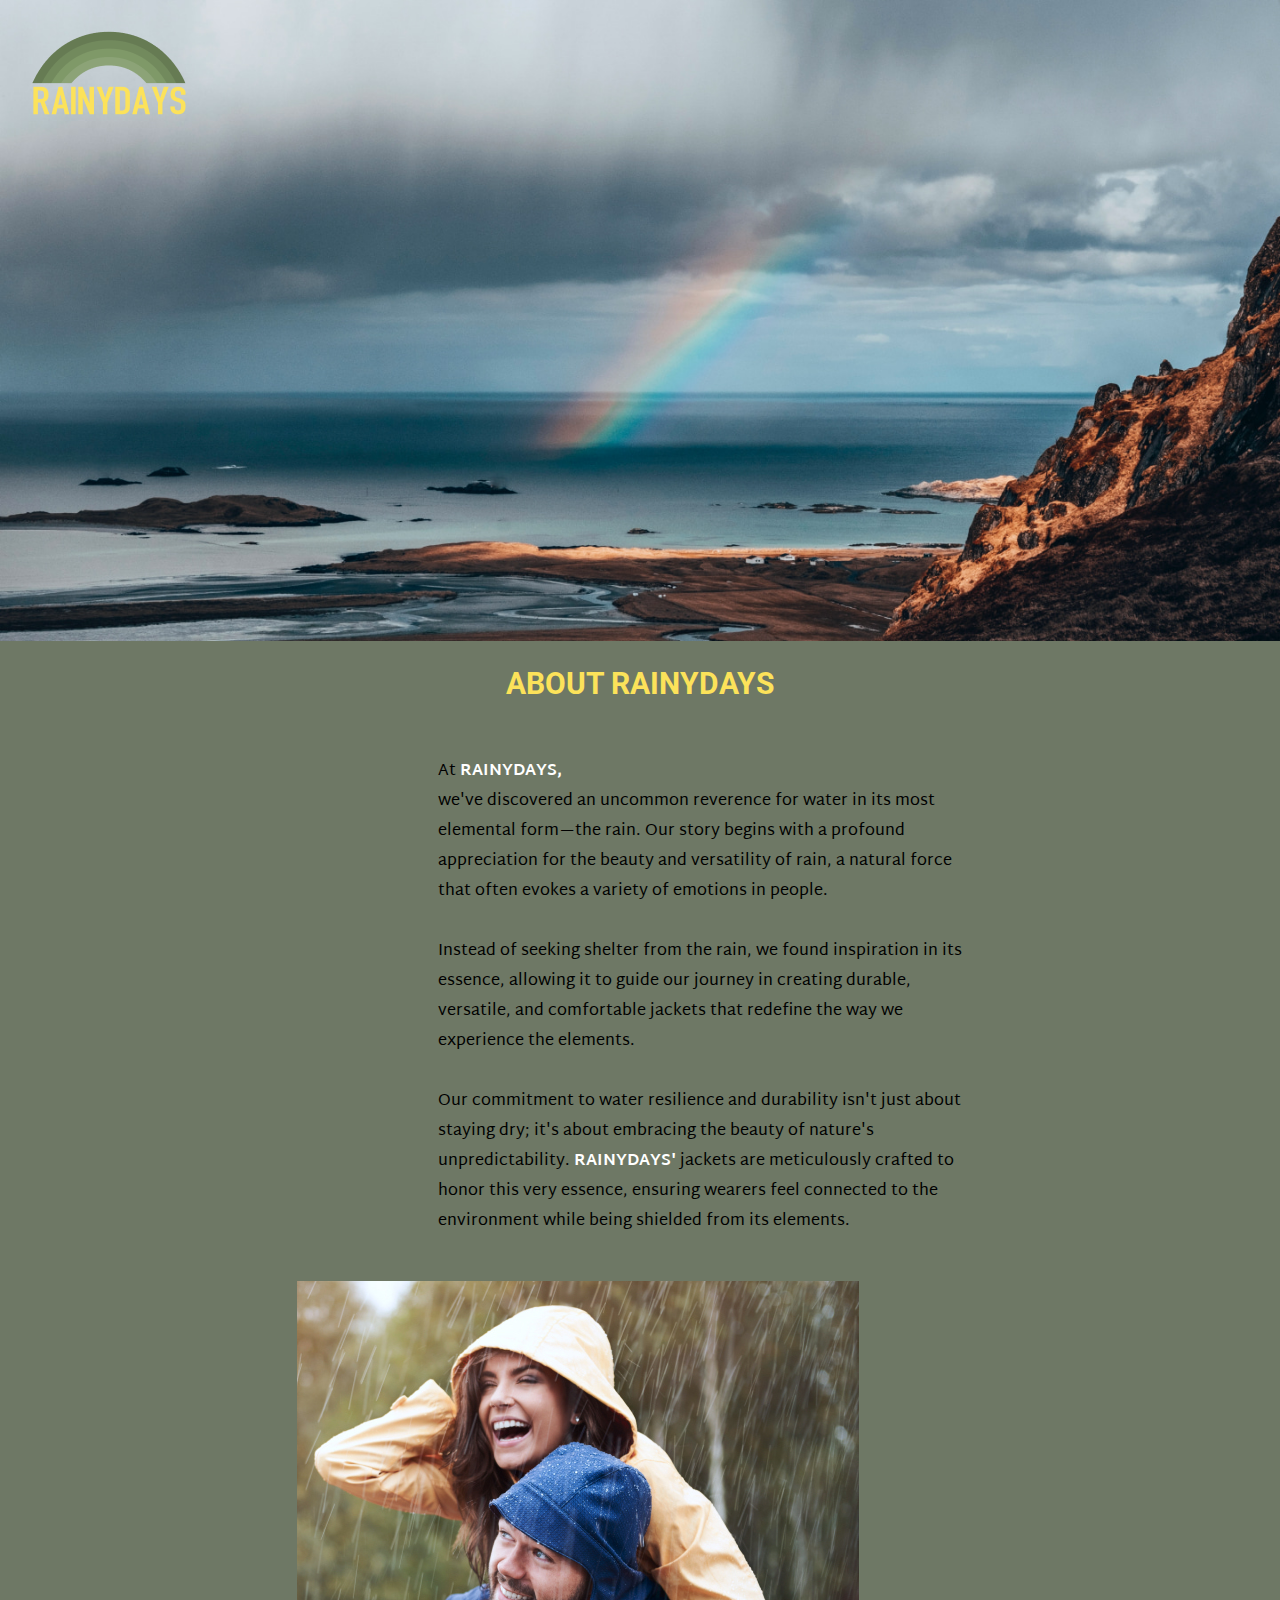
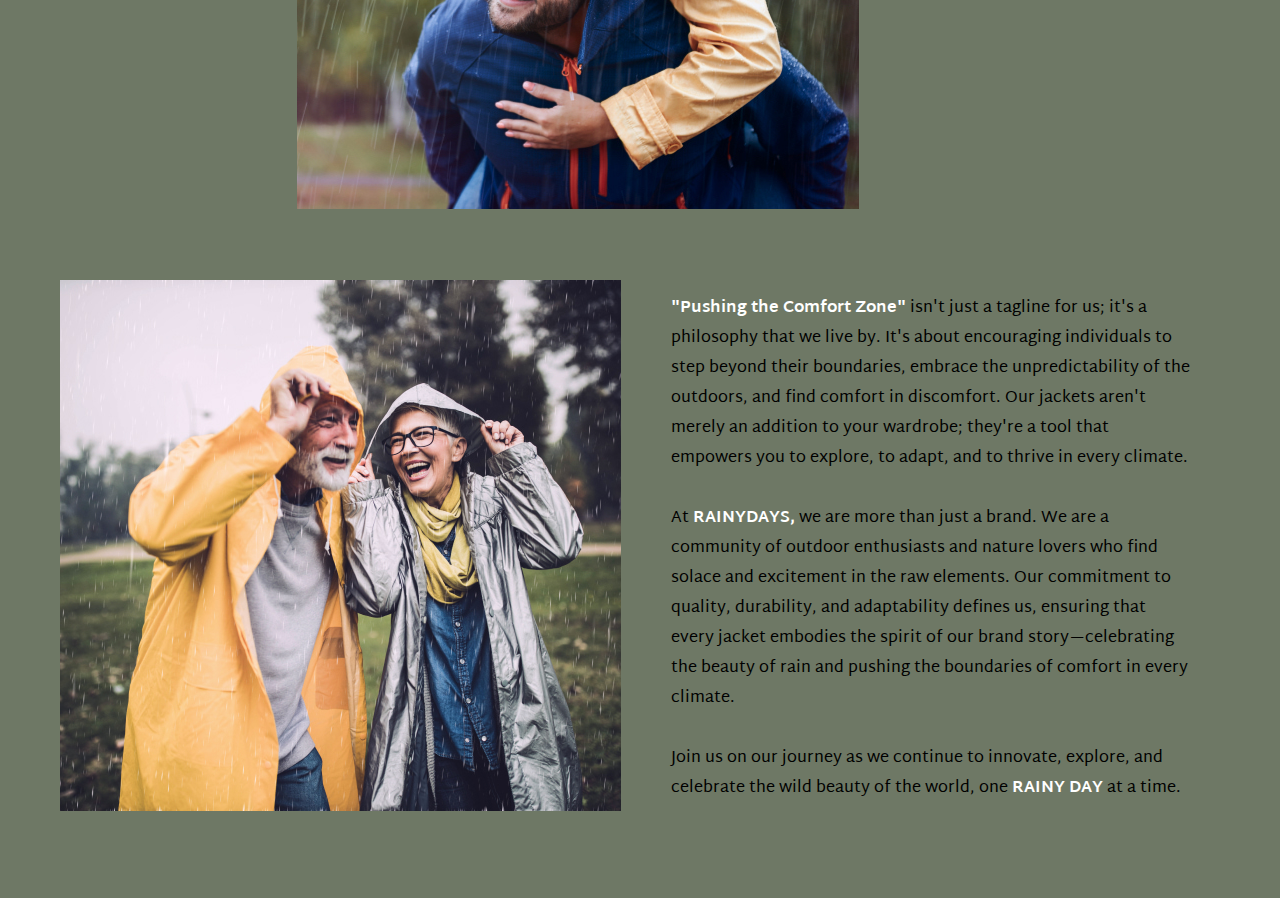
==== about.html @ ce388823 "first commit" ====
<!DOCTYPE html>
<html lang="en">

<head>
  <meta charset="UTF-8">
  <meta name="viewport" content="width=device-width, initial-scale=1.0">
  <title>Rainydays︱About us</title>
  <meta name="discription" content="Learn more about Rainyday's and our jackets">
  <link rel="stylesheet" href="src/css/styles.css">
  <link rel="icon" type="image/x-icon" href="/assets/images/favicon.ico">
  <link href="https://www.dafontfree.net/embed/bmZsLWRldHJvaXQtbGlvbnMtcmVndWxhciZkYXRhLzIxL24vMTAzMTMyL05GTF9EZXRyb2l0X0xpb25zXzFfLnR0Zg" rel="stylesheet" type="text/css"/>
</head>
<body>
<header>
  <div class="header-img-wrapper">
    <a href="/index.html"><img class="logo" src="assets/images/RAINYDAYSlogocrop.png" alt="Logo: Green shades of tint rainbow with yellow text - Rainydays"></a>
    <img class="header-img" src="/assets/images/ABOUT-header.jpg" alt="Rainbow and skies over the ocean">
</header>

<main>
  <h1>ABOUT RAINYDAYS</h1>
  
  <section>
    <div class="section1-about-wrapper">
    <div class="section1-about-text">
    <p class="p-about">At <b class="b-about">RAINYDAYS,</b> <br>
      we've discovered an uncommon reverence for water in its most elemental form—the rain. Our story begins with a profound appreciation for the beauty and versatility of rain, a natural force that often evokes a variety of emotions in people. 
    </p>
    <p class="p-about">
      Instead of seeking shelter from the rain, we found inspiration in its essence, allowing it to guide our journey in creating durable, versatile, and comfortable jackets that redefine the way we experience the elements.
    </p>
     <p class="p-about">
      Our commitment to water resilience and durability isn't just about staying dry; it's about embracing the beauty of nature's unpredictability. <b class="b-about">RAINYDAYS'</b> jackets are meticulously crafted to honor this very essence, ensuring wearers feel connected to the environment while being shielded from its elements.</p>
    </div>
    <div class="section1-img">
      <img class="about-img1" src="assets/images/about-women.jpg" alt="Woman on the back of a man in the rain with raincoats">
    </div>
   </div>
  </section>

 
 
    <section>
      <div class="section2-about-wrapper">
        <div class="section2-img>">
          <img class="about-img2" src="assets/images/about-twopersons.jpg" alt="Woman and a man in the rain with raincoats">
          </div>
      <div class="section2-about-text">
      <p class="p-about2"><b class="b-about">"Pushing the Comfort Zone"</b> isn't just a tagline for us; it's a philosophy that we live by. It's about encouraging individuals to step beyond their boundaries, embrace the unpredictability of the outdoors, and find comfort in discomfort. Our jackets aren't merely an addition to your wardrobe; they're a tool that empowers you to explore, to adapt, and to thrive in every climate.</p>
      <p class="p-about2">At <b class="b-about">RAINYDAYS,</b> we are more than just a brand. We are a community of outdoor enthusiasts and nature lovers who find solace and excitement in the raw elements. Our commitment to quality, durability, and adaptability defines us, ensuring that every  jacket embodies the spirit of our brand story—celebrating the beauty of rain and pushing the boundaries of comfort in every climate.</p>
     <p class="p-about2">Join us on our journey as we continue to innovate, explore, and celebrate the wild beauty of the world, 
      one <b class="b-about">RAINY DAY</b> at a time.</p>
    </div></div>
  </section>

</main>

<footer></footer>

</body>
</html>
---- src/css/styles.css ----
/* Use import to split up your CSS into manageable chunks */
@import url("./_reset.css");
/* Files that are only needed to be imported are called partials */
/* These are marked with an underscore: */
@import url("./_variables.css");
/* Feel free to add as many of these imports as you need */
@import url('https://fonts.googleapis.com/css2?family=Martel+Sans:wght@200;400;600;700;800;900&display=swap');
@import url('https://fonts.googleapis.com/css2?family=Roboto:ital,wght@0,100;0,300;0,400;0,500;0,700;0,900;1,100;1,300;1,400;1,500;1,700;1,900&display=swap');
@import url('https://fonts.googleapis.com/css2?family=Noto+Sans:ital,wght@0,100;0,200;0,300;0,400;0,500;0,600;0,700;0,800;0,900;1,100;1,200;1,300;1,400;1,500;1,600;1,700;1,800&display=swap');

*{
  margin: 0px;
  padding: 0px;
  box-sizing: border-box;
}

html {
  font-size: 1rem;
}

body {
  background-color: #6E7865;
  font-size: 1rem;
}

img {
  max-width: 100%;
  height: auto;
}
/*-----------header-------------*/ 

header {
  position: relative;
}

.header-img-wrapper {
  position: relative;
  display: flex;
  max-width: 100%;
}


.logo {
  position: absolute;
  margin: 1% 2%;
  margin-top: 2vw;
  max-width: 20%;
  height: auto;
}

ul {
  margin: 0;
  padding: 0;
}

li {
  display: inline-block;
  margin: 16px;
}

.nav-links {
  color: #FCE25A;
  font-family: 'Roboto', sans-serif;
  font-size: 1.675rem;
  font-weight: 500;
  text-decoration: none;
}

.navigation {
  position: absolute;
  top: 0;
  right: 0;
  padding-right: 1%;
  padding-top: 4%;
}

.active {
  text-decoration: underline;
  text-decoration-thickness: 2px;
  color:#FCE25A;
}

.cart-icon {
  width: 100%;
  max-width: 50px;;
  height: auto;
}

main { 
  padding-bottom: 30px;
}

/*----------index-------------*/
h1 {
  color: #FCE25A;
  font-family: 'Roboto', sans-serif;
  font-size: 1.875rem;
  text-align: center;
  padding: 25px;
}

.section1 {
  background-color: #51584A;
  width: 100%;
  height: 130px;
  padding: 19px;
  display: flex;
  justify-content: space-evenly;
}

.bulk { 
  display: flex;
  flex-direction: column;
  align-items: center;
  margin: 0 160px;
}

.bulk-big-text {
font-size: 1.125rem;
font-family: 'Noto Sans', sans-serif;
font-weight: 700;
color:#fff;
}

.bulk-small-text {
  font-size: 0.975rem;
  font-family: 'Noto Sans', sans-serif;
  font-weight: 500;
   color:#fff; 
}

.section2 {
  width: 80%;
  margin-right:auto;
  margin-left:auto;
  padding-top: 30px;
  padding-bottom: 30px;
}

.h1-top {
  font-family: "martel sans", sans-serif;
  color: #000;
  font-weight: 400;
  font-size: 1.363rem;
  padding: 3px;
  text-align: center;
 }

.bold {
  font-family: "martel sans", sans-serif;
 color: #fff;
 font-weight: 700;
 font-size: 1.363rem;
}

.section3 {
  display: flex;
  justify-content:center;
  gap: 20px;
}


.section4 {
  display: flex;
  flex-direction: column;
  align-items: center;
  justify-content: space-around;
  gap: 20px;
  margin-top: 20px;
  margin-bottom: 50px;

}

.btn {
  background-color: #51584A;
  border: 1px solid #fff;
  font-family: "martel sans", sans-serif;
  font-weight: 700;
  border-radius: 36px;
  color: #fff;
  padding: 5px 15px;
  text-align: center;
  text-decoration: none;
  display: inline-block;
  font-size: 1.9rem;
  width: 184px;
  cursor: pointer;
}

.btn:hover{
  background-color: #FCE25A;
  color:#000
}

/*----------about-------------*/

.section1-about-wrapper{
display: flex;
flex-wrap: wrap;
align-items: center;
justify-content: center;
}

.section1-about-text{
  padding: 15px;
  margin-left: 125px;
}

.p-about {
  font-family: "martel sans", sans-serif;
  font-weight: 500;
  max-width: 560px;
  width: 560px;
  font-size: 1.02rem;
  padding: 15px;
}

.p-about2 {
  font-family: "martel sans", sans-serif;
  font-weight: 500;
  max-width: 550px;
  width: 550px;
  font-size: 1.02rem;
  padding: 15px;
}

.b-about {
 font-family: "martel sans", sans-serif;
 color: #fff;
 font-weight: 700;
 font-size: 1.02rem;
}

.section1-img{
  padding: 15px;
  margin-right: 125px;
}



.section2-about-wrapper{
  display: flex;
  flex-wrap: wrap;
  align-items: center;
  justify-content: center;
  margin-top: 35px;
  margin-bottom: 35px;
  gap: 20px;
  }

  .section2-about-text{
    padding: 15px;
    
  }

  .section2-img{
    padding: 15px;
    
  }

  /*----disclaimer----*/
  .section1-disclaimer-wrapper{
    display: flex;
    flex-wrap: wrap;
    align-items: center;
    justify-content: center;
    padding-bottom: 30px;
    padding-left: 15px;
    }
    
    .section1-disclaimer-text{
      padding: 15px;
      margin-left: 125px;
    }
    
    .p-disclaimer {
      font-family: "martel sans", sans-serif;
      font-weight: 500;
      max-width: 560px;
      width: 560px;
      font-size: 1.02rem;
      padding-bottom: 35px;
    }
    
    .h2-disclaimer {
     font-family: "martel sans", sans-serif;
     color: #fff;
     font-weight: 700;
     font-size: 1.02rem;
     padding-bottom: 0;
     margin-bottom: 0;
    }
    
    .disclaimer-img {
      padding: 15px;
      margin-right: 125px;
    }
    

    .link-style:link {
      color: #000;
    }

    .link-style:visited {
      color: #000;
    }

    .link-style:hover {
      color:#FCE25A;
    }

  /*--------Men and women----------*/
  .product-card {
    background-color: #51584A;
    margin: 10px;
    max-width: 341px;
}


.product-name {
    font-family: "martel sans", sans-serif;
    font-size: 1.125rem;
    font-weight: 800;
    color: #fff;
    margin-left: 5px;
}

.product-price {
    font-family: "martel sans", sans-serif;
    color: #fff;
    font-size: 1.125rem;
    font-weight: 500;
    margin-left: 5px;
}

.dot-wrapper{
  display: flex;
  flex-direction: row;
  justify-content: space-between;
}
/*----------contact-----------*/

.h3-contact {
  font-family: "martel sans", sans-serif;
    color: #fff;
    font-size: 1.425rem;
    font-weight: 800;
    padding: 0;
    margin: 0;
}

.p-contact {
  font-family: "martel sans", sans-serif;
  color: #000;
  font-size: 1.325rem;
  font-weight: 500;
  
}

.h3-roboto{
  font-family: 'Roboto', sans-serif;
  font-size: 1.675rem;
  font-weight: 500;
  color: #fff;
  padding: 0;
  margin: 0;
}

/*----------footer-----------*/
footer {
    background-color: #3C3C3C;
    width: 100%;
    position: relative;
}

.footer-wrapper1 {
  display: flex;
  justify-content: space-between;
}

.logo-footer {
  margin-left: 5%;
  margin-top: 2vw;
  max-width: 100%;
  height: auto;
}

.footer-ul {
  display: flex;
  justify-content: center;
}

.footer-links {
  color: #FCE25A;
  font-family: 'Roboto', sans-serif;
  font-size: 1.875rem;
  font-weight: 500;
  text-decoration: none;
}

.footer-nav, .some {
  display: flex;
  align-items: flex-end;
}

.footer-ul, .some-icon {
  display: flex;
  align-items: flex-end;
}

.footer-links, .some-icon-li img{
  margin-bottom: -7px;
}

.newsletter-wrapper2 {
  display: inline-block;
  justify-content: space-between;
  padding: 1%;
}

.some-icon {
  margin-right: 20px;
}

.some-icon-li {
display: inline-block;
margin-right: -5px;
}
 

.newsletter {
  display: flex;
  align-items: flex-end;
  margin-top: 0.5vw;
  margin-left: 5%;
}

.newsletter-title {
  font-family: "martel sans", sans-serif;
  color: #fff;
  font-weight: lighter;
  font-size: 1.5rem;
}

.input-container {
  display: flex;
  position: relative;
  flex-direction: row;
  align-items: flex-start;
  margin-bottom: 3px;
  margin-top: 3px;
}

.email-input {
  width: 290px;
  border: none; 
  border-bottom: 2px solid #FCE25A;
  outline: none;
  background-color: transparent;
  margin-right: 20px;
  color: #aeaeae;
  font-family: "Martel sans", sans-serif;
  font-size: 0.9625rem;
  position: relative;

}

.email-input::placeholder {
  color: #aeaeae; 
}

.submit-button {
  background-color: transparent;
  cursor: pointer; 
  border: none;
  position: absolute; 
  left: 260px;
  bottom: 2px;
  
}

.pil {
  height: 1.1rem;

}

.privacy-policy {
  font-family: "martel sans", sans-serif;
  color: #fff;
  font-weight: lighter;
  font-size: 0.6825rem;
}

.payment-wrapper {
  display: flex;
  align-items: center;
  position: absolute;
  bottom: 0;
  right: 0;
  margin-right: 1%;
  margin-bottom: 1%;
}

.payment {
  margin: 0;
  padding: 0;
}
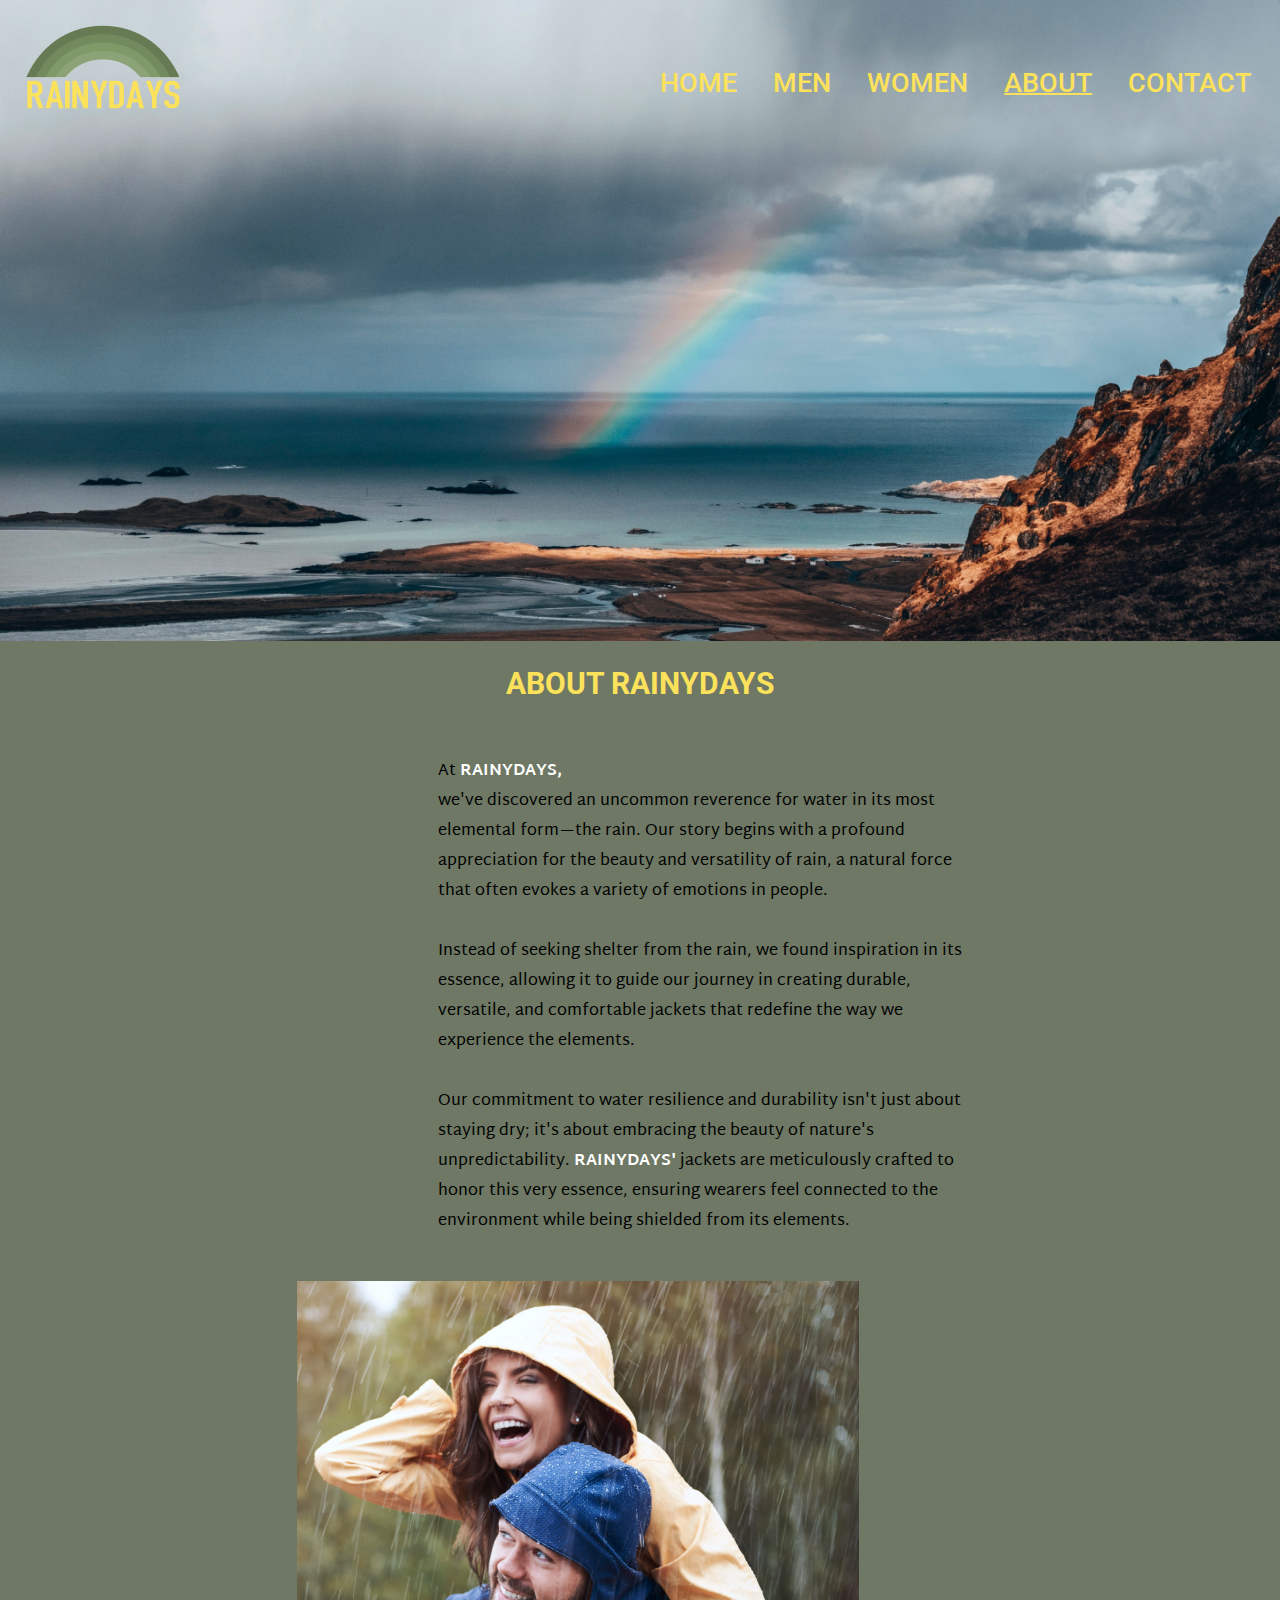
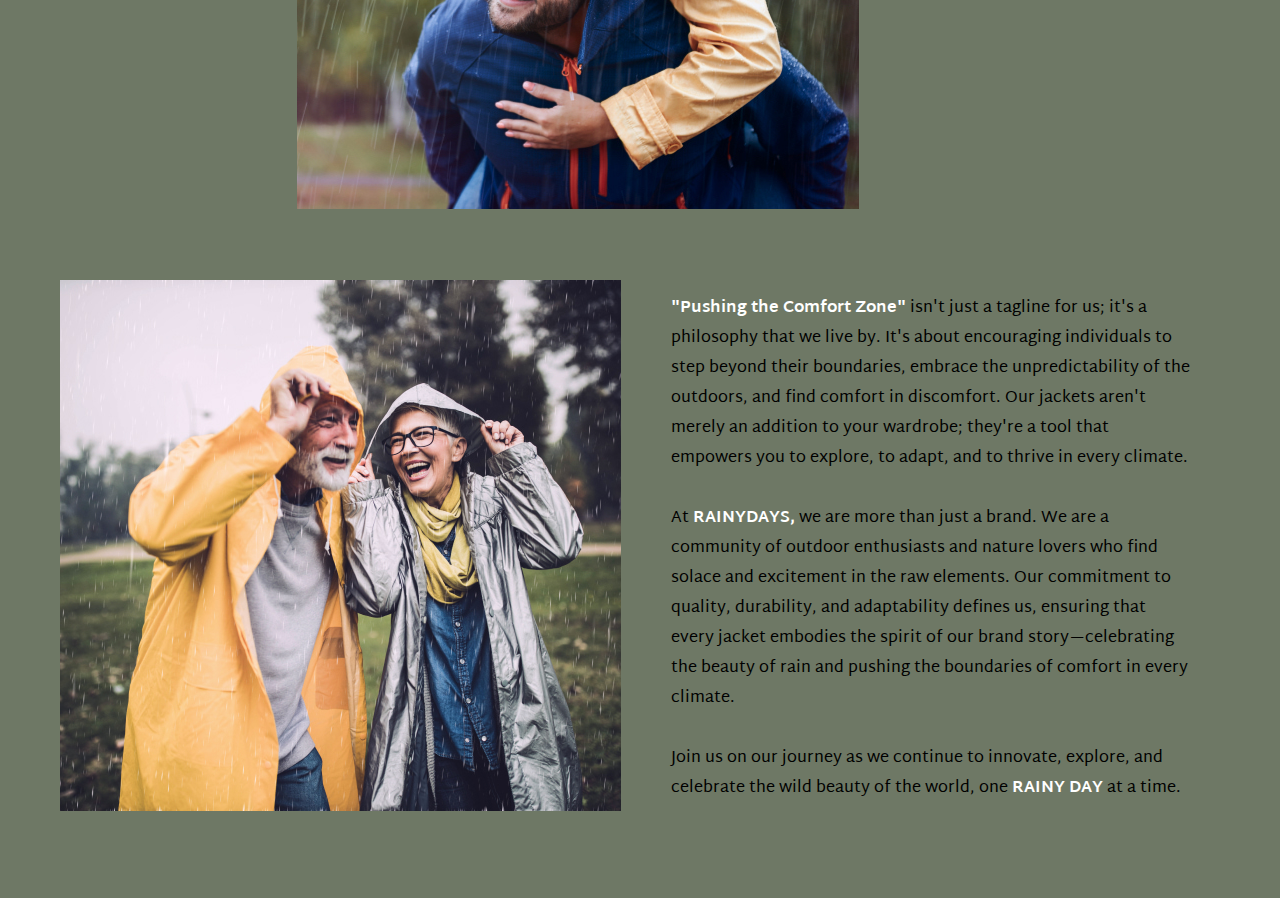
==== commit c77c4efb: "first commit" ====
--- a/about.html
+++ b/about.html
@@ -7,15 +7,40 @@
   <title>Rainydays︱About us</title>
   <meta name="discription" content="Learn more about Rainyday's and our jackets">
   <link rel="stylesheet" href="src/css/styles.css">
-  <link rel="icon" type="image/x-icon" href="/assets/images/favicon.ico">
+  <link rel="icon" type="image/x-icon" href="./assets/images/favicon.ico">
   <link href="https://www.dafontfree.net/embed/bmZsLWRldHJvaXQtbGlvbnMtcmVndWxhciZkYXRhLzIxL24vMTAzMTMyL05GTF9EZXRyb2l0X0xpb25zXzFfLnR0Zg" rel="stylesheet" type="text/css"/>
 </head>
 <body>
 <header>
   <div class="header-img-wrapper">
-    <a href="/index.html"><img class="logo" src="assets/images/RAINYDAYSlogocrop.png" alt="Logo: Green shades of tint rainbow with yellow text - Rainydays"></a>
-    <img class="header-img" src="/assets/images/ABOUT-header.jpg" alt="Rainbow and skies over the ocean">
-</header>
+    <a href="./index.html"><img class="logo" src="./assets/images/RAINYDAYSlogocrop.png" alt="Logo: Green shades of tint rainbow with yellow text - Rainydays"></a>
+    <img class="header-img" src="./assets/images/ABOUT-header.jpg" alt="Rainbow and skies over the ocean">
+
+    <nav class="navigation">
+      <ul>
+       <li><a class="nav-links" href="index.html">HOME</a></li>
+       <li><a class="nav-links" href="mens.html">MEN</a></li>
+       <li><a class="nav-links" href="womens.html">WOMEN</a></li>
+       <li class="active"><a class="nav-links" href="about.html">ABOUT</a></li>
+       <li><a class="nav-links" href="contact.html">CONTACT</a></li>
+       <!--<li ><a class="nav-links" href="cart.html"><img class="cart-icon" src="./assets/images/BAG.png"></a></li>-->
+     </ul>
+     </nav>
+
+     <nav id="hamnav">
+      <label for="hamburger">&#9776;</label>
+      <input type="checkbox" id="hamburger" hidden/>
+      <div id="hamitems">
+          <a href="./index.html">HOME</a>
+          <a href="./mens.html">MEN'S</a>
+          <a href="./womens.html">WOMEN'S</a>
+          <a href="./about.html">ABOUT</a>
+          <a href="./contact.html">CONTACT</a>
+      </div>
+   </nav>
+    </div>
+  </header>
+
 
 <main>
   <h1>ABOUT RAINYDAYS</h1>
@@ -33,7 +58,7 @@
       Our commitment to water resilience and durability isn't just about staying dry; it's about embracing the beauty of nature's unpredictability. <b class="b-about">RAINYDAYS'</b> jackets are meticulously crafted to honor this very essence, ensuring wearers feel connected to the environment while being shielded from its elements.</p>
     </div>
     <div class="section1-img">
-      <img class="about-img1" src="assets/images/about-women.jpg" alt="Woman on the back of a man in the rain with raincoats">
+      <img class="about-img1" src="./assets/images/about-women.jpg" alt="Woman on the back of a man in the rain with raincoats">
     </div>
    </div>
   </section>
@@ -43,7 +68,7 @@
     <section>
       <div class="section2-about-wrapper">
         <div class="section2-img>">
-          <img class="about-img2" src="assets/images/about-twopersons.jpg" alt="Woman and a man in the rain with raincoats">
+          <img class="about-img2" src="./assets/images/about-twopersons.jpg" alt="Woman and a man in the rain with raincoats">
           </div>
       <div class="section2-about-text">
       <p class="p-about2"><b class="b-about">"Pushing the Comfort Zone"</b> isn't just a tagline for us; it's a philosophy that we live by. It's about encouraging individuals to step beyond their boundaries, embrace the unpredictability of the outdoors, and find comfort in discomfort. Our jackets aren't merely an addition to your wardrobe; they're a tool that empowers you to explore, to adapt, and to thrive in every climate.</p>
--- a/src/css/styles.css
+++ b/src/css/styles.css
@@ -1,8 +1,8 @@
 /* Use import to split up your CSS into manageable chunks */
-@import url("./_reset.css");
+@import url("./reset.css");
 /* Files that are only needed to be imported are called partials */
 /* These are marked with an underscore: */
-@import url("./_variables.css");
+@import url("./variables.css");
 /* Feel free to add as many of these imports as you need */
 @import url('https://fonts.googleapis.com/css2?family=Martel+Sans:wght@200;400;600;700;800;900&display=swap');
 @import url('https://fonts.googleapis.com/css2?family=Roboto:ital,wght@0,100;0,300;0,400;0,500;0,700;0,900;1,100;1,300;1,400;1,500;1,700;1,900&display=swap');
@@ -11,6 +11,9 @@
 *{
   margin: 0px;
   padding: 0px;
+}
+
+*, *::after, *::befor {
   box-sizing: border-box;
 }
 
@@ -24,9 +27,15 @@
 }
 
 img {
-  max-width: 100%;
-  height: auto;
-}
+  max-width: 100% !important;
+   height: auto !important;
+}
+
+main { 
+  padding-bottom: 30px;
+}
+
+
 /*-----------header-------------*/ 
 
 header {
@@ -42,10 +51,8 @@
 
 .logo {
   position: absolute;
-  margin: 1% 2%;
-  margin-top: 2vw;
-  max-width: 20%;
-  height: auto;
+  padding: 20px;
+  max-width: 50%;
 }
 
 ul {
@@ -81,14 +88,15 @@
 }
 
 .cart-icon {
-  width: 100%;
-  max-width: 50px;;
-  height: auto;
-}
-
-main { 
-  padding-bottom: 30px;
-}
+  max-width: 50px;
+}
+
+
+/*-----hamburger----*/
+#hamburger, #hamnav {
+  display: none;
+}
+
 
 /*----------index-------------*/
 h1 {
@@ -109,6 +117,7 @@
 }
 
 .bulk { 
+  
   display: flex;
   flex-direction: column;
   align-items: center;
@@ -154,6 +163,7 @@
 }
 
 .section3 {
+  position: relative;
   display: flex;
   justify-content:center;
   gap: 20px;
@@ -161,6 +171,7 @@
 
 
 .section4 {
+  position: relative;
   display: flex;
   flex-direction: column;
   align-items: center;
@@ -168,7 +179,6 @@
   gap: 20px;
   margin-top: 20px;
   margin-bottom: 50px;
-
 }
 
 .btn {
@@ -368,137 +378,140 @@
 
 /*----------footer-----------*/
 footer {
-    background-color: #3C3C3C;
-    width: 100%;
-    position: relative;
+  background-color: #3C3C3C;
+  width: 100%;
+  position: relative;
 }
 
 .footer-wrapper1 {
+display: flex;
+justify-content: space-between;
+}
+
+.logo-footer {
+margin-left: 5%;
+margin-top: 2vw;
+
+}
+
+.footer-ul {
+display: flex;
+justify-content: center;
+}
+
+.footer-links {
+color: #FCE25A;
+font-family: 'Roboto', sans-serif;
+font-size: 1.875rem;
+font-weight: 500;
+text-decoration: none;
+}
+
+.footer-nav, .some {
+  display: flex;
+  align-items: flex-end;
+  }
+  
+  .footer-ul, .some-icon {
+  display: flex;
+  align-items: flex-end;
+  }
+
+  .some-icon-li img{
+    margin-bottom: -7px;
+    }
+
+.footer-wrapper2{
   display: flex;
   justify-content: space-between;
 }
 
-.logo-footer {
-  margin-left: 5%;
-  margin-top: 2vw;
-  max-width: 100%;
-  height: auto;
-}
-
-.footer-ul {
-  display: flex;
-  justify-content: center;
-}
-
-.footer-links {
-  color: #FCE25A;
-  font-family: 'Roboto', sans-serif;
-  font-size: 1.875rem;
-  font-weight: 500;
-  text-decoration: none;
-}
-
-.footer-nav, .some {
-  display: flex;
-  align-items: flex-end;
-}
-
-.footer-ul, .some-icon {
-  display: flex;
-  align-items: flex-end;
-}
-
-.footer-links, .some-icon-li img{
-  margin-bottom: -7px;
-}
-
 .newsletter-wrapper2 {
-  display: inline-block;
-  justify-content: space-between;
-  padding: 1%;
+display: inline-block;
+justify-content: space-between;
+padding: 1%;
 }
 
 .some-icon {
-  margin-right: 20px;
+margin-right: 20px;
 }
 
 .some-icon-li {
 display: inline-block;
 margin-right: -5px;
 }
- 
+
+.some-media-phone{
+  display: none;
+}
 
 .newsletter {
-  display: flex;
-  align-items: flex-end;
-  margin-top: 0.5vw;
-  margin-left: 5%;
+display: flex;
+align-items: flex-end;
+margin-top: 0.5vw;
+margin-left: 5%;
 }
 
 .newsletter-title {
-  font-family: "martel sans", sans-serif;
-  color: #fff;
-  font-weight: lighter;
-  font-size: 1.5rem;
+font-family: "martel sans", sans-serif;
+color: #fff;
+font-weight: lighter;
+font-size: 1.5rem;
 }
 
 .input-container {
-  display: flex;
-  position: relative;
-  flex-direction: row;
-  align-items: flex-start;
-  margin-bottom: 3px;
-  margin-top: 3px;
+display: flex;
+position: relative;
+flex-direction: row;
+align-items: flex-start;
+margin-bottom: 3px;
+margin-top: 3px;
 }
 
 .email-input {
-  width: 290px;
-  border: none; 
-  border-bottom: 2px solid #FCE25A;
-  outline: none;
-  background-color: transparent;
-  margin-right: 20px;
-  color: #aeaeae;
-  font-family: "Martel sans", sans-serif;
-  font-size: 0.9625rem;
-  position: relative;
+width: 290px;
+border: none; 
+border-bottom: 2px solid #FCE25A;
+outline: none;
+background-color: transparent;
+margin-right: 20px;
+color: #aeaeae;
+font-family: "Martel sans", sans-serif;
+font-size: 0.9625rem;
+position: relative;
 
 }
 
 .email-input::placeholder {
-  color: #aeaeae; 
+color: #aeaeae; 
 }
 
 .submit-button {
-  background-color: transparent;
-  cursor: pointer; 
-  border: none;
-  position: absolute; 
-  left: 260px;
-  bottom: 2px;
-  
+background-color: transparent;
+cursor: pointer; 
+border: none;
+position: absolute; 
+left: 266px;
+bottom: 2px;
+
 }
 
 .pil {
-  height: 1.1rem;
+height: 1.1rem;
 
 }
 
 .privacy-policy {
-  font-family: "martel sans", sans-serif;
-  color: #fff;
-  font-weight: lighter;
-  font-size: 0.6825rem;
+font-family: "martel sans", sans-serif;
+color: #fff;
+font-weight: lighter;
+font-size: 0.6825rem;
 }
 
 .payment-wrapper {
-  display: flex;
-  align-items: center;
-  position: absolute;
-  bottom: 0;
-  right: 0;
-  margin-right: 1%;
-  margin-bottom: 1%;
+align-self: flex-end;
+margin-right: 20px;
+margin-bottom: 20px;
 }
 
 .payment {
@@ -508,3 +521,294 @@
 
 
 
+  /* ---------- MEDIA QUERIES -------------*/
+/* mobile to small tablet */
+@media screen and (min-width: 300px) and (max-width: 600px) {
+
+  /* ---- INDEX---- */
+  .nav-links {
+    font-size: 1.5rem;
+  }
+
+  .h1-top, .bold {
+    font-size: 1rem;
+     word-wrap: break-word;
+  }
+
+  .section2 {
+    word-wrap: break-word;
+  }
+
+  .section3 {
+    gap: 10px;
+  }
+  
+  
+  .section4 {
+    gap: 10px;
+    margin-top: 10px;
+   
+  }
+
+
+  .btn {
+    font-size: 1rem;
+    width: 107px;
+  }
+
+/*---nav---*/ 
+.navigation {
+  display: none;
+}
+
+
+/*----hamburger--*/
+
+
+#hamitems a{
+  display: block;
+  width: 100%;
+  box-sizing: border-box;
+  border: 1px solid white;
+  padding: 12px;
+  font-family: "Martel sans", sans-serif;
+  font-weight: 800;
+  font-size: 1.388rem;
+  text-decoration: none;
+  color: white;
+}
+
+#hamnav label {
+  display: block;
+  color:#FCE25A;
+  background-color: transparent;
+  padding: 10px;
+  font-family: 'Roboto', sans-serif;
+  font-size: 2.675rem;
+  font-weight: 500;
+  float: right;
+  margin-right: 10px;
+ }
+ 
+ #hamitems { 
+  display: none;
+
+}
+
+ #hamnav { 
+  position: absolute;
+  display: block;
+  top: 50px;
+  right: 0px; 
+  width: 100%;
+  
+ }
+
+ #hamnav input:checked ~ #hamitems {
+  display: block;
+  background-color: #51584A;
+  width: 100%;
+  height: auto;
+  margin-top: 60px;
+  text-align: center;
+}
+
+
+
+ /*---footer---*/
+ 
+ .footer-wrapper1 {
+  display: flex;
+  flex-direction: row;
+  flex-wrap: wrap;
+  justify-content: center;
+  padding-top: 15px;
+ }
+
+ .footer-wrapper2 {
+  display: flex;
+  flex-direction: column; 
+  justify-content: center;
+ }
+ 
+ .logo-footer {
+  margin-bottom: 10px;
+ }
+
+  .some {
+ display: none;
+ }
+
+ .logo-and-some {
+  display: flex;
+  align-items: center;
+  align-content: center;
+  justify-content: space-around;
+  width: 100%;
+  padding-bottom: 10px;
+ }
+
+ .some-media-phone {
+  display: flex;
+  align-items: center;
+ }
+
+ .some-img{
+  height: 45px;
+  width: 45x;
+  
+  
+ }
+
+ .footer-nav {
+  padding-bottom: 10px;
+ }
+ 
+ .nav-links {
+ font-size: 1.4rem;
+ }
+
+
+ .newsletter-wrapper2 {
+  justify-content: center;
+  margin: 0 auto;
+  padding-bottom: 10px;
+ }
+
+ .payment-wrapper {
+  justify-content: center;
+  margin: 0 auto;
+  padding: 25px;
+ }
+
+
+  
+  
+}
+
+/* tablet and small laptops */
+@media screen and (min-width: 601px) and (max-width: 900px) {
+  .nav-links {
+    font-size: 1.5rem;
+  }
+
+
+  /*---nav---*/ 
+.navigation {
+  display: none;
+}
+  /*----hamburger--*/
+
+
+#hamitems a{
+  display: block;
+  width: 100%;
+  box-sizing: border-box;
+  border: 1px solid white;
+  padding: 12px;
+  font-family: "Martel sans", sans-serif;
+  font-weight: 800;
+  font-size: 1.388rem;
+  text-decoration: none;
+  color: white;
+}
+
+#hamnav label {
+  display: block;
+  color:#FCE25A;
+  background-color: transparent;
+  padding: 10px;
+  font-family: 'Roboto', sans-serif;
+  font-size: 2.675rem;
+  font-weight: 500;
+  float: right;
+  margin-right: 10px;
+ }
+ 
+ #hamitems { 
+  display: none;
+
+}
+
+ #hamnav { 
+  position: absolute;
+  display: block;
+  top: 50px;
+  right: 0px; 
+  width: 100%;
+  
+ }
+
+ #hamnav input:checked ~ #hamitems {
+  display: block;
+  background-color: #51584A;
+  width: 100%;
+  height: auto;
+  margin-top: 60px;
+  text-align: center;
+}
+
+  /*--- Footer --- */
+  .footer-wrapper1 {
+    display: flex;
+    flex-direction: row;
+    flex-wrap: wrap;
+    justify-content: center;
+    padding-top: 15px;
+   }
+  
+  
+   
+   .logo-footer {
+    margin-bottom: 10px;
+   }
+  
+    .some {
+   display: none;
+   }
+  
+   .logo-and-some {
+    display: flex;
+    align-items: center;
+    align-content: center;
+    justify-content: space-between;
+    width: 100%;
+    padding-bottom: 10px;
+   }
+  
+   .some-media-phone {
+    display: flex;
+    align-items: center;
+   }
+  
+   .some-img{
+    height: 45px;
+    width: 45x;
+    
+    
+   }
+  
+   .footer-nav {
+    padding-bottom: 10px;
+   }
+   
+   .nav-links {
+   font-size: 1.675rem;
+   }
+
+  .btn {
+    font-size: 1.5rem;
+    width: 150px;
+  }
+
+}
+ 
+/* laptop to larger desktops */
+@media screen and (min-width: 901px) and (max-width: 1300px) {
+
+}
+ 
+/* larger monitors */
+@media screen and (min-width: 1301px) {
+  
+}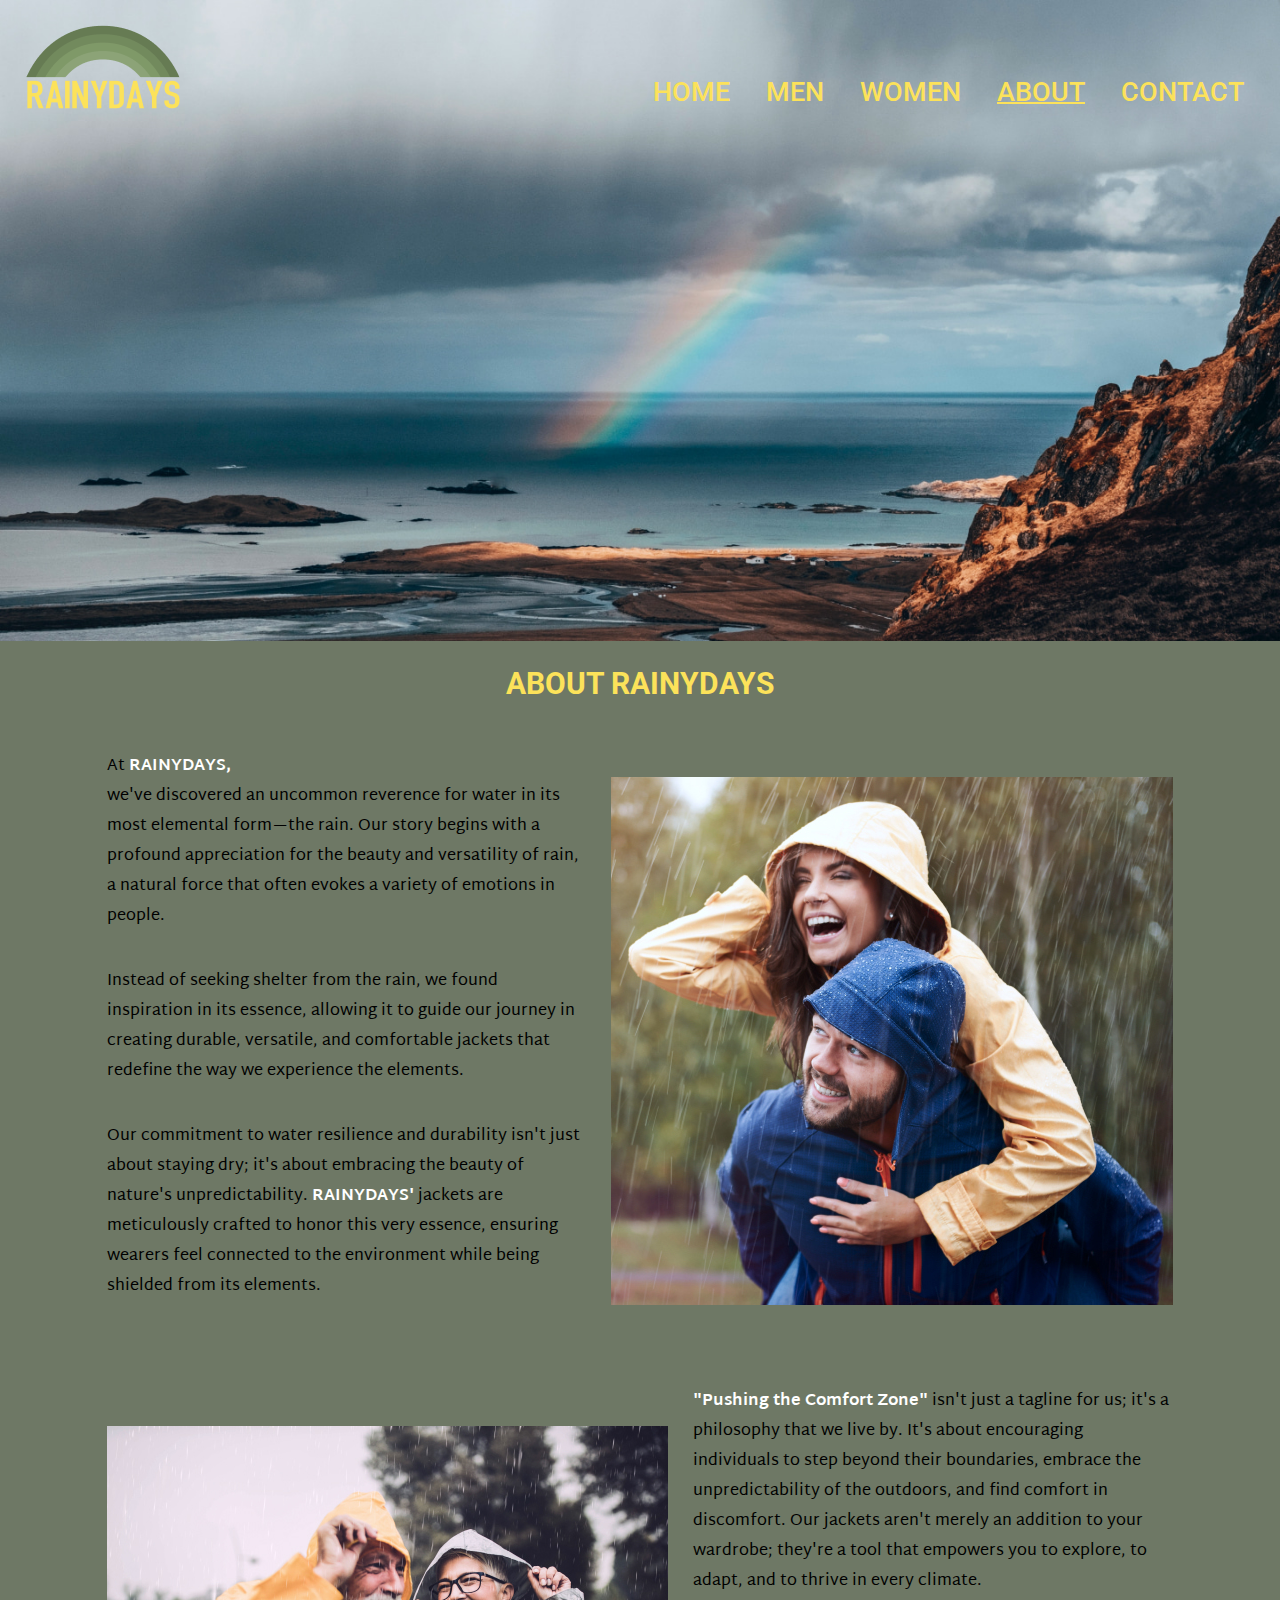
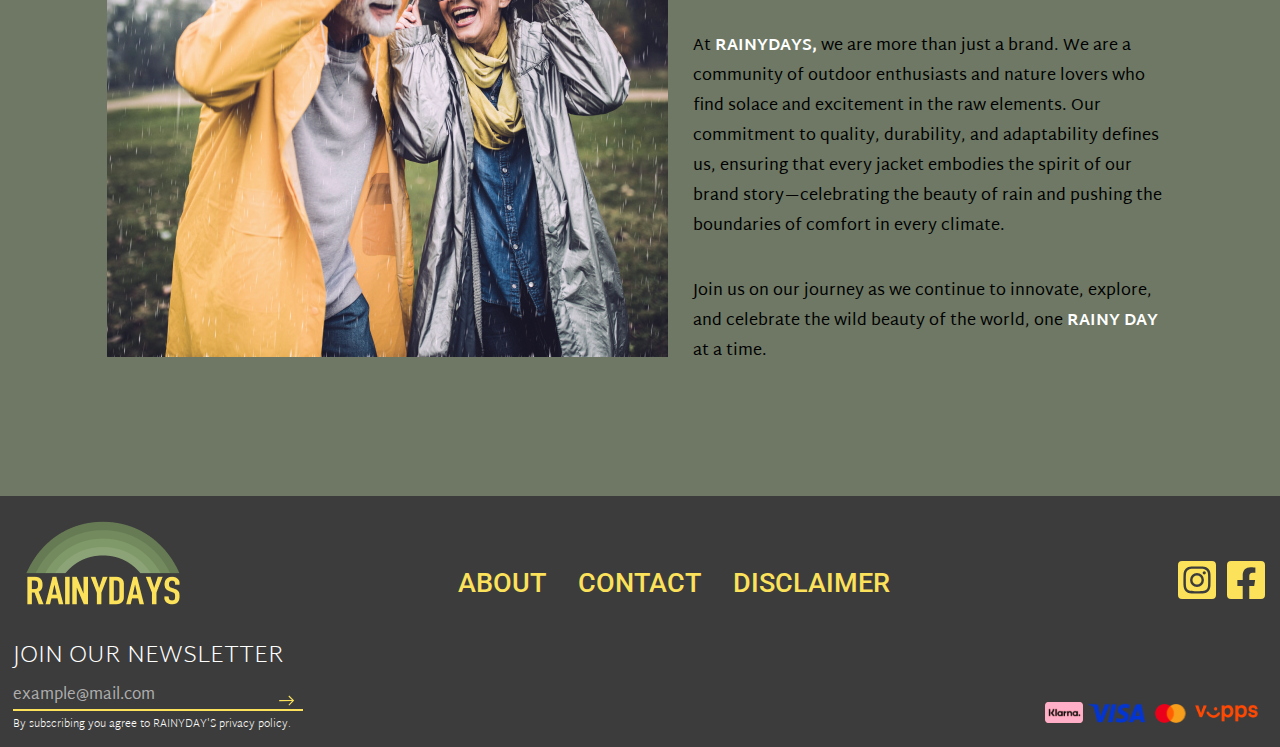
==== commit 5f3b1b43: "first commit" ====
--- a/about.html
+++ b/about.html
@@ -1,86 +1,195 @@
 <!DOCTYPE html>
 <html lang="en">
-
-<head>
-  <meta charset="UTF-8">
-  <meta name="viewport" content="width=device-width, initial-scale=1.0">
-  <title>Rainydays︱About us</title>
-  <meta name="discription" content="Learn more about Rainyday's and our jackets">
-  <link rel="stylesheet" href="src/css/styles.css">
-  <link rel="icon" type="image/x-icon" href="./assets/images/favicon.ico">
-  <link href="https://www.dafontfree.net/embed/bmZsLWRldHJvaXQtbGlvbnMtcmVndWxhciZkYXRhLzIxL24vMTAzMTMyL05GTF9EZXRyb2l0X0xpb25zXzFfLnR0Zg" rel="stylesheet" type="text/css"/>
-</head>
-<body>
-<header>
-  <div class="header-img-wrapper">
-    <a href="./index.html"><img class="logo" src="./assets/images/RAINYDAYSlogocrop.png" alt="Logo: Green shades of tint rainbow with yellow text - Rainydays"></a>
-    <img class="header-img" src="./assets/images/ABOUT-header.jpg" alt="Rainbow and skies over the ocean">
-
-    <nav class="navigation">
-      <ul>
-       <li><a class="nav-links" href="index.html">HOME</a></li>
-       <li><a class="nav-links" href="mens.html">MEN</a></li>
-       <li><a class="nav-links" href="womens.html">WOMEN</a></li>
-       <li class="active"><a class="nav-links" href="about.html">ABOUT</a></li>
-       <li><a class="nav-links" href="contact.html">CONTACT</a></li>
-       <!--<li ><a class="nav-links" href="cart.html"><img class="cart-icon" src="./assets/images/BAG.png"></a></li>-->
-     </ul>
-     </nav>
-
-     <nav id="hamnav">
-      <label for="hamburger">&#9776;</label>
-      <input type="checkbox" id="hamburger" hidden/>
-      <div id="hamitems">
-          <a href="./index.html">HOME</a>
-          <a href="./mens.html">MEN'S</a>
-          <a href="./womens.html">WOMEN'S</a>
-          <a href="./about.html">ABOUT</a>
-          <a href="./contact.html">CONTACT</a>
-      </div>
-   </nav>
-    </div>
-  </header>
+    <head>
+        <meta charset="UTF-8">
+        <meta name="viewport" content="width=device-width, initial-scale=1.0">
+        <title>Rainydays︱About us</title>
+        <meta name="discription" content="Learn more about Rainyday's and our jackets">
+        <link rel="stylesheet" href="src/css/styles.css">
+        <link rel="stylesheet" href="src/css/about.css">
+        <link rel="icon" type="image/x-icon" href="./assets/images/favicon.ico">
+        <link href="https://www.dafontfree.net/embed/bmZsLWRldHJvaXQtbGlvbnMtcmVndWxhciZkYXRhLzIxL24vMTAzMTMyL05GTF9EZXRyb2l0X0xpb25zXzFfLnR0Zg" rel="stylesheet" type="text/css">
+    </head>
+    <body>
+        <header>
+            <div class="header-img-wrapper">
+                <a href="./index.html">
+                    <img class="logo" src="./assets/images/RAINYDAYSlogocrop.png" alt="Logo: Green shades of tint rainbow with yellow text - Rainydays">
+                </a>
+                <img class="header-img" src="./assets/images/ABOUT-header.jpg" alt="Rainbow and skies over the ocean">
+                <nav class="navigation">
+                    <ul>
+                        <li>
+                            <a class="nav-links" href="index.html">HOME</a>
+                        </li>
+                        <li>
+                            <a class="nav-links" href="mens.html">MEN</a>
+                        </li>
+                        <li>
+                            <a class="nav-links" href="womens.html">WOMEN</a>
+                        </li>
+                        <li class="active">
+                            <a class="nav-links" href="about.html">ABOUT</a>
+                        </li>
+                        <li>
+                            <a class="nav-links" href="contact.html">CONTACT</a>
+                        </li>
+                        <!--<li ><a class="nav-links" href="cart.html"><img class="cart-icon" src="./assets/images/BAG.png"></a></li>-->
+                    </ul>
+                </nav>
+                <nav id="hamnav">
+                    <label for="hamburger">&#9776;</label>
+                    <input type="checkbox" id="hamburger" hidden>
+                    <div id="hamitems">
+                        <a href="./index.html">HOME</a>
+                        <a href="./mens.html">MEN'S</a>
+                        <a href="./womens.html">WOMEN'S</a>
+                        <a href="./about.html">ABOUT</a>
+                        <a href="./contact.html">CONTACT</a>
+                    </div>
+                </nav>
+            </div>
+        </header>
 
 
-<main>
-  <h1>ABOUT RAINYDAYS</h1>
-  
-  <section>
-    <div class="section1-about-wrapper">
-    <div class="section1-about-text">
-    <p class="p-about">At <b class="b-about">RAINYDAYS,</b> <br>
-      we've discovered an uncommon reverence for water in its most elemental form—the rain. Our story begins with a profound appreciation for the beauty and versatility of rain, a natural force that often evokes a variety of emotions in people. 
-    </p>
-    <p class="p-about">
-      Instead of seeking shelter from the rain, we found inspiration in its essence, allowing it to guide our journey in creating durable, versatile, and comfortable jackets that redefine the way we experience the elements.
-    </p>
-     <p class="p-about">
-      Our commitment to water resilience and durability isn't just about staying dry; it's about embracing the beauty of nature's unpredictability. <b class="b-about">RAINYDAYS'</b> jackets are meticulously crafted to honor this very essence, ensuring wearers feel connected to the environment while being shielded from its elements.</p>
-    </div>
-    <div class="section1-img">
-      <img class="about-img1" src="./assets/images/about-women.jpg" alt="Woman on the back of a man in the rain with raincoats">
-    </div>
-   </div>
-  </section>
-
- 
- 
-    <section>
-      <div class="section2-about-wrapper">
-        <div class="section2-img>">
-          <img class="about-img2" src="./assets/images/about-twopersons.jpg" alt="Woman and a man in the rain with raincoats">
-          </div>
-      <div class="section2-about-text">
-      <p class="p-about2"><b class="b-about">"Pushing the Comfort Zone"</b> isn't just a tagline for us; it's a philosophy that we live by. It's about encouraging individuals to step beyond their boundaries, embrace the unpredictability of the outdoors, and find comfort in discomfort. Our jackets aren't merely an addition to your wardrobe; they're a tool that empowers you to explore, to adapt, and to thrive in every climate.</p>
-      <p class="p-about2">At <b class="b-about">RAINYDAYS,</b> we are more than just a brand. We are a community of outdoor enthusiasts and nature lovers who find solace and excitement in the raw elements. Our commitment to quality, durability, and adaptability defines us, ensuring that every  jacket embodies the spirit of our brand story—celebrating the beauty of rain and pushing the boundaries of comfort in every climate.</p>
-     <p class="p-about2">Join us on our journey as we continue to innovate, explore, and celebrate the wild beauty of the world, 
-      one <b class="b-about">RAINY DAY</b> at a time.</p>
-    </div></div>
-  </section>
-
-</main>
-
-<footer></footer>
-
+        <main>
+            <h1>ABOUT RAINYDAYS</h1>
+            <section>
+                <div class="section1-about-wrapper">
+                    <div class="section1-about-text">
+                        <p class="p-about">At
+                            <b class="b-about">RAINYDAYS,</b>
+                            <br>
+                            we've discovered an uncommon reverence for water in its most elemental form—the rain. Our story begins with a profound appreciation for the beauty and versatility of rain, a natural force that often evokes a variety of emotions in people.
+                        </p>
+                        <p class="p-about">
+                            Instead of seeking shelter from the rain, we found inspiration in its essence, allowing it to guide our journey in creating durable, versatile, and comfortable jackets that redefine the way we experience the elements.
+                        </p>
+                        <p class="p-about">
+                            Our commitment to water resilience and durability isn't just about staying dry; it's about embracing the beauty of nature's unpredictability.
+                            <b class="b-about">RAINYDAYS'</b> jackets are meticulously crafted to honor this very essence, ensuring wearers feel connected to the environment while being shielded from its elements.
+                        </p>
+                    </div>
+                    <div class="section1-img">
+                        <img class="about-img1" src="./assets/images/about-women.jpg" alt="Woman on the back of a man in the rain with raincoats">
+                    </div>
+                </div>
+            </section>
+            <section>
+                <div class="section2-about-wrapper">
+                    <div class="section2-img>">
+                        <img class="about-img2" src="./assets/images/about-twopersons.jpg" alt="Woman and a man in the rain with raincoats">
+                    </div>
+                    <div class="section2-about-text">
+                        <p class="p-about2">
+                            <b class="b-about">"Pushing the Comfort Zone"</b> isn't just a tagline for us; it's a philosophy that we live by. It's about encouraging individuals to step beyond their boundaries, embrace the unpredictability of the outdoors, and find comfort in discomfort. Our jackets aren't merely an addition to your wardrobe; they're a tool that empowers you to explore, to adapt, and to thrive in every climate.
+                        </p>
+                        <p class="p-about2">At
+                            <b class="b-about">RAINYDAYS,</b> we are more than just a brand. We are a community of outdoor enthusiasts and nature lovers who find solace and excitement in the raw elements. Our commitment to quality, durability, and adaptability defines us, ensuring that every  jacket embodies the spirit of our brand story—celebrating the beauty of rain and pushing the boundaries of comfort in every climate.
+                        </p>
+                        <p class="p-about2">
+                            Join us on our journey as we continue to innovate, explore, and celebrate the wild beauty of the world, 
+      one
+                            <b class="b-about">RAINY DAY</b> at a time.
+                        </p>
+                    </div>
+                </div>
+            </section>
+        </main>
+        <footer>
+            <div class="footer-wrapper1">
+                <div class="logo-and-some">
+                    <a href="./index.html">
+                        <img class="logo-footer" src="./assets/images/rainydaysLOGO.png" alt="Logo: Green shades of tint rainbow with yellow text-Rainyday">
+                    </a>
+                    <nav class="some-media-phone">
+                        <ul class="some-icon">
+                            <li class="some-icon-li">
+                                <a href="https://www.instagram.com/">
+                                    <img class="some-img" src="./assets/images/instagram-square13.46.51.svg" alt="instagram logo">
+                                </a>
+                            </li>
+                            <li class="some-icon-li">
+                                <a href="https://www.facebook.com/">
+                                    <img class="some-img" src="./assets/images/facebook-square13.46.51.svg" alt="facebook logo">
+                                </a>
+                            </li>
+                        </ul>
+                    </nav>
+                </div>
+                <nav class="footer-nav">
+                    <ul class="footer-ul">
+                        <li>
+                            <a class="nav-links" href="./about.html">ABOUT</a>
+                        </li>
+                        <li>
+                            <a class="nav-links" href="./contact.html">CONTACT</a>
+                        </li>
+                        <li>
+                            <a class="nav-links" href="./disclaimer.html">DISCLAIMER</a>
+                        </li>
+                    </ul>
+                </nav>
+                <nav class="some">
+                    <ul class="some-icon">
+                        <li class="some-icon-li">
+                            <a href="https://www.instagram.com/">
+                                <img class="some-img" src="./assets/images/instagram-square13.46.51.svg" alt="instagram logo">
+                            </a>
+                        </li>
+                        <li class="some-icon-li">
+                            <a href="https://www.facebook.com/">
+                                <img class="some-img" src="./assets/images/facebook-square13.46.51.svg" alt="facebook logo">
+                            </a>
+                        </li>
+                    </ul>
+                </nav>
+            </div>
+            <div class="footer-wrapper2">
+                <container class="newsletter-wrapper2">
+                    <div class="newsletter"></div>
+                    <label for="newsletter-title" class="newsletter-title">JOIN OUR NEWSLETTER</label>
+                    <div class="input-container">
+                        <button type="submit" class="submit-button">
+                            <img class="pil" src="./assets/images/PIL.svg" alt="yellow arrow">
+                        </button>
+                        <input
+                            type="email"
+                            class="email-input"
+                            placeholder="example@mail.com"
+                            required
+                        >
+                    </div>
+                    <div class="privacy-policy">By subscribing you agree to RAINYDAY'S privacy policy.</div>
+                </container>
+                <div class="payment-wrapper">
+                    <nav>
+                        <ul class="payment-ul">
+                            <li class="payment">
+                                <a href="https://www.klarna.com/no/?grs=https%3A%2F%2Fwww.klarna.com%2F&grr=empty">
+                                    <img class="payment-img" src="./assets/images/KLARNA.svg" alt="Klarna logo">
+                                </a>
+                            </li>
+                            <li class="payment">
+                                <a href="https://www.visa.no/">
+                                    <img class="payment-img" src="./assets/images/VISA.svg" alt="Visa logo">
+                                </a>
+                            </li>
+                            <li class="payment">
+                                <a href="https://www.mastercard.no/no-no.html">
+                                    <img class="payment-img" src="./assets/images/MASTERCARD.svg" alt="Mastercard logo">
+                                </a>
+                            </li>
+                            <li class="payment">
+                                <a href="https://vipps.no/">
+                                    <img class="payment-img" src="./assets/images/VIPPS.svg" alt="Vipps logo">
+                                </a>
+                            </li>
+                        </ul>
+                    </nav>
+                </div>
+            </div>
+        </div>
+    </footer>
 </body>
-</html>+</html>
--- a/src/css/styles.css
+++ b/src/css/styles.css
@@ -1,19 +1,18 @@
 /* Use import to split up your CSS into manageable chunks */
 @import url("./reset.css");
-/* Files that are only needed to be imported are called partials */
-/* These are marked with an underscore: */
-@import url("./variables.css");
 /* Feel free to add as many of these imports as you need */
-@import url('https://fonts.googleapis.com/css2?family=Martel+Sans:wght@200;400;600;700;800;900&display=swap');
-@import url('https://fonts.googleapis.com/css2?family=Roboto:ital,wght@0,100;0,300;0,400;0,500;0,700;0,900;1,100;1,300;1,400;1,500;1,700;1,900&display=swap');
-@import url('https://fonts.googleapis.com/css2?family=Noto+Sans:ital,wght@0,100;0,200;0,300;0,400;0,500;0,600;0,700;0,800;0,900;1,100;1,200;1,300;1,400;1,500;1,600;1,700;1,800&display=swap');
-
-*{
+@import url("https://fonts.googleapis.com/css2?family=Martel+Sans:wght@200;400;600;700;800;900&display=swap");
+@import url("https://fonts.googleapis.com/css2?family=Roboto:ital,wght@0,100;0,300;0,400;0,500;0,700;0,900;1,100;1,300;1,400;1,500;1,700;1,900&display=swap");
+@import url("https://fonts.googleapis.com/css2?family=Noto+Sans:ital,wght@0,100;0,200;0,300;0,400;0,500;0,600;0,700;0,800;0,900;1,100;1,200;1,300;1,400;1,500;1,600;1,700;1,800&display=swap");
+
+* {
   margin: 0px;
   padding: 0px;
 }
 
-*, *::after, *::befor {
+*,
+*::after,
+*::befor {
   box-sizing: border-box;
 }
 
@@ -22,21 +21,20 @@
 }
 
 body {
-  background-color: #6E7865;
+  background-color: #6e7865;
   font-size: 1rem;
 }
 
 img {
   max-width: 100% !important;
-   height: auto !important;
-}
-
-main { 
-  padding-bottom: 30px;
-}
-
-
-/*-----------header-------------*/ 
+  height: auto !important;
+}
+
+main {
+  padding-bottom: 70px;
+}
+
+/*-----------header-------------*/
 
 header {
   position: relative;
@@ -48,11 +46,15 @@
   max-width: 100%;
 }
 
+.header-img {
+  width: 100%;
+  height: 100vh;
+}
 
 .logo {
   position: absolute;
   padding: 20px;
-  max-width: 50%;
+
 }
 
 ul {
@@ -66,8 +68,8 @@
 }
 
 .nav-links {
-  color: #FCE25A;
-  font-family: 'Roboto', sans-serif;
+  color: #fce25a;
+  font-family: "Roboto", sans-serif;
   font-size: 1.675rem;
   font-weight: 500;
   text-decoration: none;
@@ -77,38 +79,36 @@
   position: absolute;
   top: 0;
   right: 0;
-  padding-right: 1%;
-  padding-top: 4%;
+  padding: 60px 20px;
 }
 
 .active {
   text-decoration: underline;
   text-decoration-thickness: 2px;
-  color:#FCE25A;
+  color: #fce25a;
 }
 
 .cart-icon {
   max-width: 50px;
 }
 
-
 /*-----hamburger----*/
-#hamburger, #hamnav {
+#hamburger,
+#hamnav {
   display: none;
 }
-
 
 /*----------index-------------*/
 h1 {
-  color: #FCE25A;
-  font-family: 'Roboto', sans-serif;
+  color: #fce25a;
+  font-family: "Roboto", sans-serif;
   font-size: 1.875rem;
   text-align: center;
   padding: 25px;
 }
 
 .section1 {
-  background-color: #51584A;
+  background-color: #51584a;
   width: 100%;
   height: 130px;
   padding: 19px;
@@ -116,32 +116,33 @@
   justify-content: space-evenly;
 }
 
-.bulk { 
-  
+.bulk {
   display: flex;
   flex-direction: column;
   align-items: center;
   margin: 0 160px;
+  
 }
 
 .bulk-big-text {
-font-size: 1.125rem;
-font-family: 'Noto Sans', sans-serif;
-font-weight: 700;
-color:#fff;
+  font-size: 1.225rem;
+  font-family: "Noto Sans", sans-serif;
+  font-weight: 700;
+  color: #fff;
+  padding: 8px;
 }
 
 .bulk-small-text {
   font-size: 0.975rem;
-  font-family: 'Noto Sans', sans-serif;
+  font-family: "Noto Sans", sans-serif;
   font-weight: 500;
-   color:#fff; 
+  color: #fff;
 }
 
 .section2 {
   width: 80%;
-  margin-right:auto;
-  margin-left:auto;
+  margin-right: auto;
+  margin-left: auto;
   padding-top: 30px;
   padding-bottom: 30px;
 }
@@ -153,22 +154,21 @@
   font-size: 1.363rem;
   padding: 3px;
   text-align: center;
- }
+}
 
 .bold {
   font-family: "martel sans", sans-serif;
- color: #fff;
- font-weight: 700;
- font-size: 1.363rem;
+  color: #fff;
+  font-weight: 700;
+  font-size: 1.363rem;
 }
 
 .section3 {
   position: relative;
   display: flex;
-  justify-content:center;
+  justify-content: center;
   gap: 20px;
 }
-
 
 .section4 {
   position: relative;
@@ -182,7 +182,7 @@
 }
 
 .btn {
-  background-color: #51584A;
+  background-color: #51584a;
   border: 1px solid #fff;
   font-family: "martel sans", sans-serif;
   font-weight: 700;
@@ -197,153 +197,87 @@
   cursor: pointer;
 }
 
-.btn:hover{
-  background-color: #FCE25A;
-  color:#000
+.btn:hover {
+  background-color: #fce25a;
+  color: #000;
 }
 
 /*----------about-------------*/
 
-.section1-about-wrapper{
-display: flex;
-flex-wrap: wrap;
-align-items: center;
-justify-content: center;
-}
-
-.section1-about-text{
-  padding: 15px;
-  margin-left: 125px;
-}
-
-.p-about {
-  font-family: "martel sans", sans-serif;
-  font-weight: 500;
-  max-width: 560px;
-  width: 560px;
-  font-size: 1.02rem;
-  padding: 15px;
-}
-
-.p-about2 {
-  font-family: "martel sans", sans-serif;
-  font-weight: 500;
-  max-width: 550px;
-  width: 550px;
-  font-size: 1.02rem;
-  padding: 15px;
-}
-
-.b-about {
- font-family: "martel sans", sans-serif;
- color: #fff;
- font-weight: 700;
- font-size: 1.02rem;
-}
-
-.section1-img{
-  padding: 15px;
-  margin-right: 125px;
-}
-
-
-
-.section2-about-wrapper{
-  display: flex;
-  flex-wrap: wrap;
-  align-items: center;
-  justify-content: center;
-  margin-top: 35px;
-  margin-bottom: 35px;
-  gap: 20px;
-  }
-
-  .section2-about-text{
-    padding: 15px;
-    
-  }
-
-  .section2-img{
-    padding: 15px;
-    
-  }
-
-  /*----disclaimer----*/
-  .section1-disclaimer-wrapper{
-    display: flex;
-    flex-wrap: wrap;
+.section1-about-wrapper {
+  display: flex; 
+    flex-direction: row;
     align-items: center;
     justify-content: center;
-    padding-bottom: 30px;
-    padding-left: 15px;
-    }
-    
-    .section1-disclaimer-text{
-      padding: 15px;
-      margin-left: 125px;
-    }
-    
-    .p-disclaimer {
-      font-family: "martel sans", sans-serif;
+    gap: 25px;
+}
+
+.section1-about-text {
+  width: 39%;
+}
+
+.p-about {
+  font-family: "martel sans", sans-serif;
       font-weight: 500;
-      max-width: 560px;
-      width: 560px;
       font-size: 1.02rem;
       padding-bottom: 35px;
-    }
-    
-    .h2-disclaimer {
-     font-family: "martel sans", sans-serif;
+}
+
+.p-about2 {
+  font-family: "martel sans", sans-serif;
+  font-weight: 500;
+  font-size: 1.02rem;
+  padding-bottom: 35px;
+}
+
+.b-about {
+  font-family: "martel sans", sans-serif;
      color: #fff;
      font-weight: 700;
      font-size: 1.02rem;
-     padding-bottom: 0;
-     margin-bottom: 0;
-    }
-    
-    .disclaimer-img {
-      padding: 15px;
-      margin-right: 125px;
-    }
-    
-
-    .link-style:link {
-      color: #000;
-    }
-
-    .link-style:visited {
-      color: #000;
-    }
-
-    .link-style:hover {
-      color:#FCE25A;
-    }
-
-  /*--------Men and women----------*/
-  .product-card {
-    background-color: #51584A;
-    margin: 10px;
-    max-width: 341px;
-}
-
+}
+
+.section1-about-wrapper,
+.section2-about-wrapper {
+  padding: 25px;
+}
+
+.section2-about-wrapper {
+  display: flex; 
+  flex-direction: row;
+  align-items: center;
+  justify-content: center;
+  gap: 25px;
+}
+
+.section2-about-text {
+  width: 39%;
+}
+
+/*--------Men and women----------*/
+.product-card {
+  background-color: #51584a;
+  margin: 10px;
+  max-width: 341px;
+}
 
 .product-name {
-    font-family: "martel sans", sans-serif;
-    font-size: 1.125rem;
-    font-weight: 800;
-    color: #fff;
-    margin-left: 5px;
+  font-family: "martel sans", sans-serif;
+  font-size: 1.125rem;
+  font-weight: 800;
+  color: #fff;
+  margin-left: 5px;
 }
 
 .product-price {
-    font-family: "martel sans", sans-serif;
-    color: #fff;
-    font-size: 1.125rem;
-    font-weight: 500;
-    margin-left: 5px;
-}
-
-.dot-wrapper{
+  font-family: "martel sans", sans-serif;
+  color: #fff;
+  font-size: 1.125rem;
+  font-weight: 500;
+  margin-left: 5px;
+}
+
+.dot-wrapper {
   display: flex;
   flex-direction: row;
   justify-content: space-between;
@@ -352,11 +286,11 @@
 
 .h3-contact {
   font-family: "martel sans", sans-serif;
-    color: #fff;
-    font-size: 1.425rem;
-    font-weight: 800;
-    padding: 0;
-    margin: 0;
+  color: #fff;
+  font-size: 1.425rem;
+  font-weight: 800;
+  padding: 0;
+  margin: 0;
 }
 
 .p-contact {
@@ -364,11 +298,10 @@
   color: #000;
   font-size: 1.325rem;
   font-weight: 500;
-  
-}
-
-.h3-roboto{
-  font-family: 'Roboto', sans-serif;
+}
+
+.h3-roboto {
+  font-family: "Roboto", sans-serif;
   font-size: 1.675rem;
   font-weight: 500;
   color: #fff;
@@ -378,140 +311,138 @@
 
 /*----------footer-----------*/
 footer {
-  background-color: #3C3C3C;
+  background-color: #3c3c3c;
   width: 100%;
   position: relative;
 }
 
 .footer-wrapper1 {
-display: flex;
-justify-content: space-between;
+  display: flex;
+  justify-content: space-between;
 }
 
 .logo-footer {
-margin-left: 5%;
-margin-top: 2vw;
-
+ margin-left: 20px;
+ padding-top: 20px;
 }
 
 .footer-ul {
-display: flex;
-justify-content: center;
+  display: flex;
+  justify-content: center;
 }
 
 .footer-links {
-color: #FCE25A;
-font-family: 'Roboto', sans-serif;
-font-size: 1.875rem;
-font-weight: 500;
-text-decoration: none;
-}
-
-.footer-nav, .some {
+  color: #fce25a;
+  font-family: "Roboto", sans-serif;
+  font-size: 1.875rem;
+  font-weight: 500;
+  text-decoration: none;
+}
+
+.footer-nav,
+.some {
   display: flex;
   align-items: flex-end;
-  }
-  
-  .footer-ul, .some-icon {
+}
+
+.footer-ul,
+.some-icon {
   display: flex;
   align-items: flex-end;
-  }
-
-  .some-icon-li img{
-    margin-bottom: -7px;
-    }
-
-.footer-wrapper2{
+}
+
+.some-icon-li img {
+  margin-bottom: -7px;
+}
+
+.footer-wrapper2 {
   display: flex;
   justify-content: space-between;
 }
 
 .newsletter-wrapper2 {
-display: inline-block;
-justify-content: space-between;
-padding: 1%;
+  display: inline-block;
+  justify-content: space-between;
+  padding: 1%;
 }
 
 .some-icon {
-margin-right: 20px;
+  margin-right: 20px;
 }
 
 .some-icon-li {
-display: inline-block;
-margin-right: -5px;
-}
-
-.some-media-phone{
+  display: inline-block;
+  margin-right: -5px;
+}
+
+.some-media-phone {
   display: none;
 }
 
 .newsletter {
-display: flex;
-align-items: flex-end;
-margin-top: 0.5vw;
-margin-left: 5%;
+  display: flex;
+  align-items: flex-end;
+  margin-top: 0.5vw;
+  margin-left: 5%;
 }
 
 .newsletter-title {
-font-family: "martel sans", sans-serif;
-color: #fff;
-font-weight: lighter;
-font-size: 1.5rem;
+  font-family: "martel sans", sans-serif;
+  color: #fff;
+  font-weight: lighter;
+  font-size: 1.5rem;
 }
 
 .input-container {
-display: flex;
-position: relative;
-flex-direction: row;
-align-items: flex-start;
-margin-bottom: 3px;
-margin-top: 3px;
+  display: flex;
+  position: relative;
+  flex-direction: row;
+  align-items: flex-start;
+  margin-bottom: 3px;
+  margin-top: 3px;
 }
 
 .email-input {
-width: 290px;
-border: none; 
-border-bottom: 2px solid #FCE25A;
-outline: none;
-background-color: transparent;
-margin-right: 20px;
-color: #aeaeae;
-font-family: "Martel sans", sans-serif;
-font-size: 0.9625rem;
-position: relative;
-
+  width: 290px;
+  border: none;
+  border-bottom: 2px solid #fce25a;
+  outline: none;
+  background-color: transparent;
+  margin-right: 20px;
+  color: #aeaeae;
+  font-family: "Martel sans", sans-serif;
+  font-size: 0.9625rem;
+  position: relative;
 }
 
 .email-input::placeholder {
-color: #aeaeae; 
+  color: #aeaeae;
 }
 
 .submit-button {
-background-color: transparent;
-cursor: pointer; 
-border: none;
-position: absolute; 
-left: 266px;
-bottom: 2px;
-
+  background-color: transparent;
+  cursor: pointer;
+  border: none;
+  position: absolute;
+  left: 266px;
+  bottom: 2px;
 }
 
 .pil {
-height: 1.1rem;
-
+  height: 1.1rem;
 }
 
 .privacy-policy {
-font-family: "martel sans", sans-serif;
-color: #fff;
-font-weight: lighter;
-font-size: 0.6825rem;
+  font-family: "martel sans", sans-serif;
+  color: #fff;
+  font-weight: lighter;
+  font-size: 0.6825rem;
 }
 
 .payment-wrapper {
-align-self: flex-end;
-margin-right: 20px;
-margin-bottom: 20px;
+  align-self: flex-end;
+  margin-right: 20px;
+  margin-bottom: 20px;
 }
 
 .payment {
@@ -519,20 +450,19 @@
   padding: 0;
 }
 
-
-
-  /* ---------- MEDIA QUERIES -------------*/
+/* ---------- MEDIA QUERIES -------------*/
 /* mobile to small tablet */
 @media screen and (min-width: 300px) and (max-width: 600px) {
-
   /* ---- INDEX---- */
+
   .nav-links {
     font-size: 1.5rem;
   }
 
-  .h1-top, .bold {
+  .h1-top,
+  .bold {
     font-size: 1rem;
-     word-wrap: break-word;
+    word-wrap: break-word;
   }
 
   .section2 {
@@ -542,148 +472,168 @@
   .section3 {
     gap: 10px;
   }
-  
-  
+
   .section4 {
     gap: 10px;
     margin-top: 10px;
-   
-  }
-
+  }
 
   .btn {
     font-size: 1rem;
     width: 107px;
   }
 
-/*---nav---*/ 
-.navigation {
-  display: none;
-}
-
-
-/*----hamburger--*/
-
-
-#hamitems a{
-  display: block;
-  width: 100%;
-  box-sizing: border-box;
-  border: 1px solid white;
-  padding: 12px;
-  font-family: "Martel sans", sans-serif;
-  font-weight: 800;
-  font-size: 1.388rem;
-  text-decoration: none;
-  color: white;
-}
-
-#hamnav label {
-  display: block;
-  color:#FCE25A;
-  background-color: transparent;
-  padding: 10px;
-  font-family: 'Roboto', sans-serif;
-  font-size: 2.675rem;
-  font-weight: 500;
-  float: right;
-  margin-right: 10px;
- }
- 
- #hamitems { 
-  display: none;
-
-}
-
- #hamnav { 
-  position: absolute;
-  display: block;
-  top: 50px;
-  right: 0px; 
-  width: 100%;
+  h1 {
+    font-size: 1.675rem;
+  }
   
- }
-
- #hamnav input:checked ~ #hamitems {
-  display: block;
-  background-color: #51584A;
-  width: 100%;
+  /*---nav---*/
+  .navigation {
+    display: none;
+  }
+
+  /*----hamburger--*/
+
+  #hamitems a {
+    display: block;
+    width: 100%;
+    box-sizing: border-box;
+    border: 1px solid white;
+    padding: 12px;
+    font-family: "Martel sans", sans-serif;
+    font-weight: 800;
+    font-size: 1.388rem;
+    text-decoration: none;
+    color: white;
+  }
+
+  #hamnav label {
+    display: block;
+    color: #fce25a;
+    background-color: transparent;
+    padding: 10px;
+    font-family: "Roboto", sans-serif;
+    font-size: 2.675rem;
+    font-weight: 500;
+    float: right;
+    margin-right: 10px;
+  }
+
+  #hamitems {
+    display: none;
+  }
+
+  #hamnav {
+    position: absolute;
+    display: block;
+    top: 50px;
+    right: 0px;
+    width: 100%;
+  }
+
+  #hamnav input:checked ~ #hamitems {
+    display: block;
+    background-color: #51584a;
+    width: 100%;
+    height: auto;
+    margin-top: 60px;
+    text-align: center;
+  }
+
+/*---bulk-section---*/
+.section1 {
+  display: flex;
+  flex-direction: row;
+  justify-content: space-between;
   height: auto;
-  margin-top: 60px;
+  padding: 10px 20px;
+  align-items: center;
   text-align: center;
 }
 
-
-
- /*---footer---*/
- 
- .footer-wrapper1 {
-  display: flex;
-  flex-direction: row;
-  flex-wrap: wrap;
-  justify-content: center;
-  padding-top: 15px;
- }
-
- .footer-wrapper2 {
-  display: flex;
-  flex-direction: column; 
-  justify-content: center;
- }
- 
- .logo-footer {
-  margin-bottom: 10px;
- }
+.bulk {
+  margin: 10px 0;
+  align-items: center;
+  text-align: center;
+}
+
+.bulk-big-text {
+  font-size: 0.8rem;
+}
+
+.bulk-small-text {
+  font-size: 0.6rem;
+}
+
+.icon {
+  width: 40px;
+  height: auto;
+}
+
+
+  /*---footer---*/
+
+  .footer-wrapper1 {
+    display: flex;
+    flex-direction: row;
+    flex-wrap: wrap;
+    justify-content: center;
+    padding-top: 15px;
+  }
+
+  .footer-wrapper2 {
+    display: flex;
+    flex-direction: column;
+    justify-content: center;
+  }
+
+  .logo-footer {
+    margin-bottom: 10px;
+    
+  }
 
   .some {
- display: none;
- }
-
- .logo-and-some {
-  display: flex;
-  align-items: center;
-  align-content: center;
-  justify-content: space-around;
-  width: 100%;
-  padding-bottom: 10px;
- }
-
- .some-media-phone {
-  display: flex;
-  align-items: center;
- }
-
- .some-img{
-  height: 45px;
-  width: 45x;
-  
-  
- }
-
- .footer-nav {
-  padding-bottom: 10px;
- }
- 
- .nav-links {
- font-size: 1.4rem;
- }
-
-
- .newsletter-wrapper2 {
-  justify-content: center;
-  margin: 0 auto;
-  padding-bottom: 10px;
- }
-
- .payment-wrapper {
-  justify-content: center;
-  margin: 0 auto;
-  padding: 25px;
- }
-
-
-  
-  
+    display: none;
+  }
+
+  .logo-and-some {
+    display: flex;
+    align-items: center;
+    align-content: center;
+    justify-content: space-around;
+    width: 100%;
+    padding-bottom: 10px;
+  }
+
+  .some-media-phone {
+    display: flex;
+    align-items: center;
+  }
+
+  .some-img {
+    height: 45px;
+    width: 45x;
+  }
+
+  .footer-nav {
+    padding-bottom: 10px;
+  }
+
+  .nav-links {
+    font-size: 1.4rem;
+  }
+
+  .newsletter-wrapper2 {
+    justify-content: center;
+    margin: 0 auto;
+    padding-bottom: 10px;
+  }
+
+  .payment-wrapper {
+    justify-content: center;
+    margin: 0 auto;
+    padding: 25px;
+  }
 }
 
 /* tablet and small laptops */
@@ -692,61 +642,88 @@
     font-size: 1.5rem;
   }
 
-
-  /*---nav---*/ 
-.navigation {
-  display: none;
-}
+  /*---nav---*/
+  .navigation {
+    display: none;
+  }
+
+ 
   /*----hamburger--*/
 
-
-#hamitems a{
-  display: block;
-  width: 100%;
-  box-sizing: border-box;
-  border: 1px solid white;
-  padding: 12px;
-  font-family: "Martel sans", sans-serif;
-  font-weight: 800;
-  font-size: 1.388rem;
-  text-decoration: none;
-  color: white;
-}
-
-#hamnav label {
-  display: block;
-  color:#FCE25A;
-  background-color: transparent;
-  padding: 10px;
-  font-family: 'Roboto', sans-serif;
-  font-size: 2.675rem;
-  font-weight: 500;
-  float: right;
-  margin-right: 10px;
- }
- 
- #hamitems { 
-  display: none;
-
-}
-
- #hamnav { 
-  position: absolute;
-  display: block;
-  top: 50px;
-  right: 0px; 
-  width: 100%;
+  #hamitems a {
+    display: block;
+    width: 100%;
+    box-sizing: border-box;
+    border: 1px solid white;
+    padding: 12px;
+    font-family: "Martel sans", sans-serif;
+    font-weight: 800;
+    font-size: 1.388rem;
+    text-decoration: none;
+    color: white;
+  }
+
+  #hamnav label {
+    display: block;
+    color: #fce25a;
+    background-color: transparent;
+    padding: 10px;
+    font-family: "Roboto", sans-serif;
+    font-size: 2.675rem;
+    font-weight: 500;
+    float: right;
+    margin-right: 10px;
+  }
+
+  #hamitems {
+    display: none;
+  }
+
+  #hamnav {
+    position: absolute;
+    display: block;
+    top: 50px;
+    right: 0px;
+    width: 100%;
+  }
+
+  #hamnav input:checked ~ #hamitems {
+    display: block;
+    background-color: #51584a;
+    width: 100%;
+    height: auto;
+    margin-top: 60px;
+    text-align: center;
+  }
+
+  /*----bulk----*/
+  .section1 {
+    display: flex;
+    flex-direction: row;
+    justify-content: space-between;
+    height: auto;
+    padding: 10px 25px;
+    
+  }
   
- }
-
- #hamnav input:checked ~ #hamitems {
-  display: block;
-  background-color: #51584A;
-  width: 100%;
-  height: auto;
-  margin-top: 60px;
-  text-align: center;
-}
+  .bulk {
+    margin: 10px 0;
+    align-items: center;
+    text-align: center;
+  }
+  
+  .bulk-big-text {
+    font-size: 0.9rem;
+  }
+  
+  .bulk-small-text {
+    font-size: 0.7rem;
+  }
+  
+  .icon {
+    width: 40px;
+    height: auto;
+  }
 
   /*--- Footer --- */
   .footer-wrapper1 {
@@ -755,60 +732,82 @@
     flex-wrap: wrap;
     justify-content: center;
     padding-top: 15px;
-   }
-  
-  
-   
-   .logo-footer {
+  }
+
+  .logo-footer {
     margin-bottom: 10px;
-   }
-  
-    .some {
-   display: none;
-   }
-  
-   .logo-and-some {
+  }
+
+  .some {
+    display: none;
+  }
+
+  .logo-and-some {
     display: flex;
     align-items: center;
     align-content: center;
     justify-content: space-between;
     width: 100%;
     padding-bottom: 10px;
-   }
-  
-   .some-media-phone {
+  }
+
+  .some-media-phone {
     display: flex;
     align-items: center;
-   }
-  
-   .some-img{
+  }
+
+  .some-img {
     height: 45px;
     width: 45x;
-    
-    
-   }
-  
-   .footer-nav {
+  }
+
+  .footer-nav {
     padding-bottom: 10px;
-   }
-   
-   .nav-links {
-   font-size: 1.675rem;
-   }
+  }
+
+  .nav-links {
+    font-size: 1.675rem;
+  }
 
   .btn {
     font-size: 1.5rem;
     width: 150px;
   }
-
-}
- 
+}
+
 /* laptop to larger desktops */
 @media screen and (min-width: 901px) and (max-width: 1300px) {
-
-}
- 
+  
+  /*----bulk---*/
+  .section1 {
+    display: flex;
+    flex-direction: row;
+    justify-content: space-between;
+    height: auto;
+    padding: 10px 25px;
+   }
+    
+    .bulk {
+      margin: 10px 0;
+      align-items: center;
+      text-align: center;
+    }
+}
+
 /* larger monitors */
 @media screen and (min-width: 1301px) {
-  
-}+  /*----bulk---*/
+  .section1 {
+    display: flex;
+    flex-direction: row;
+    justify-content: space-between;
+    height: auto;
+    padding: 10px 25px;
+   }
+    
+    .bulk {
+      margin: 10px 0;
+      align-items: center;
+      text-align: center;
+    }
+}
--- a/src/css/about.css
+++ b/src/css/about.css
@@ -0,0 +1,77 @@
+
+
+/* mobile to small tablet */
+@media screen and (min-width: 300px) and (max-width: 600px) {
+    .section1-about-wrapper
+    {
+        flex-direction: column-reverse;
+        justify-content: center;
+        align-items: center;
+        margin: 0;
+        padding: 0;
+      }
+
+
+    .section2-about-wrapper {
+        flex-direction: column;
+        justify-content: center;
+        align-items: center;
+        margin: 0;
+        padding: 0;
+      }
+      
+      .section1-about-text, 
+      .section2-about-text {
+        text-wrap: wrap;
+        max-width: 400px;
+        justify-content: center;
+        align-items: center;
+        width: 90%;
+      }
+
+      
+}
+ 
+/* tablet and small laptops */
+@media screen and (min-width: 601px) and (max-width: 900px) {
+    .section1-about-wrapper
+    {
+        flex-direction: column-reverse;
+        justify-content: center;
+        align-items: center;
+        margin: 0;
+        padding: 0;
+      }
+
+
+    .section2-about-wrapper {
+        flex-direction: column;
+        justify-content: center;
+        align-items: center;
+        margin: 0;
+        padding: 0;
+      }
+      
+      .section1-about-text, 
+      .section2-about-text {
+        text-wrap: wrap;
+        max-width: 400px;
+        justify-content: center;
+        align-items: center;
+        width: 90%;
+      }
+}
+ 
+/* laptop to larger desktops */
+@media screen and (min-width: 901px) and (max-width: 1300px) {
+
+}
+ 
+/* larger monitors */
+@media screen and (min-width: 1301px) {
+
+}
+
+
+
+
